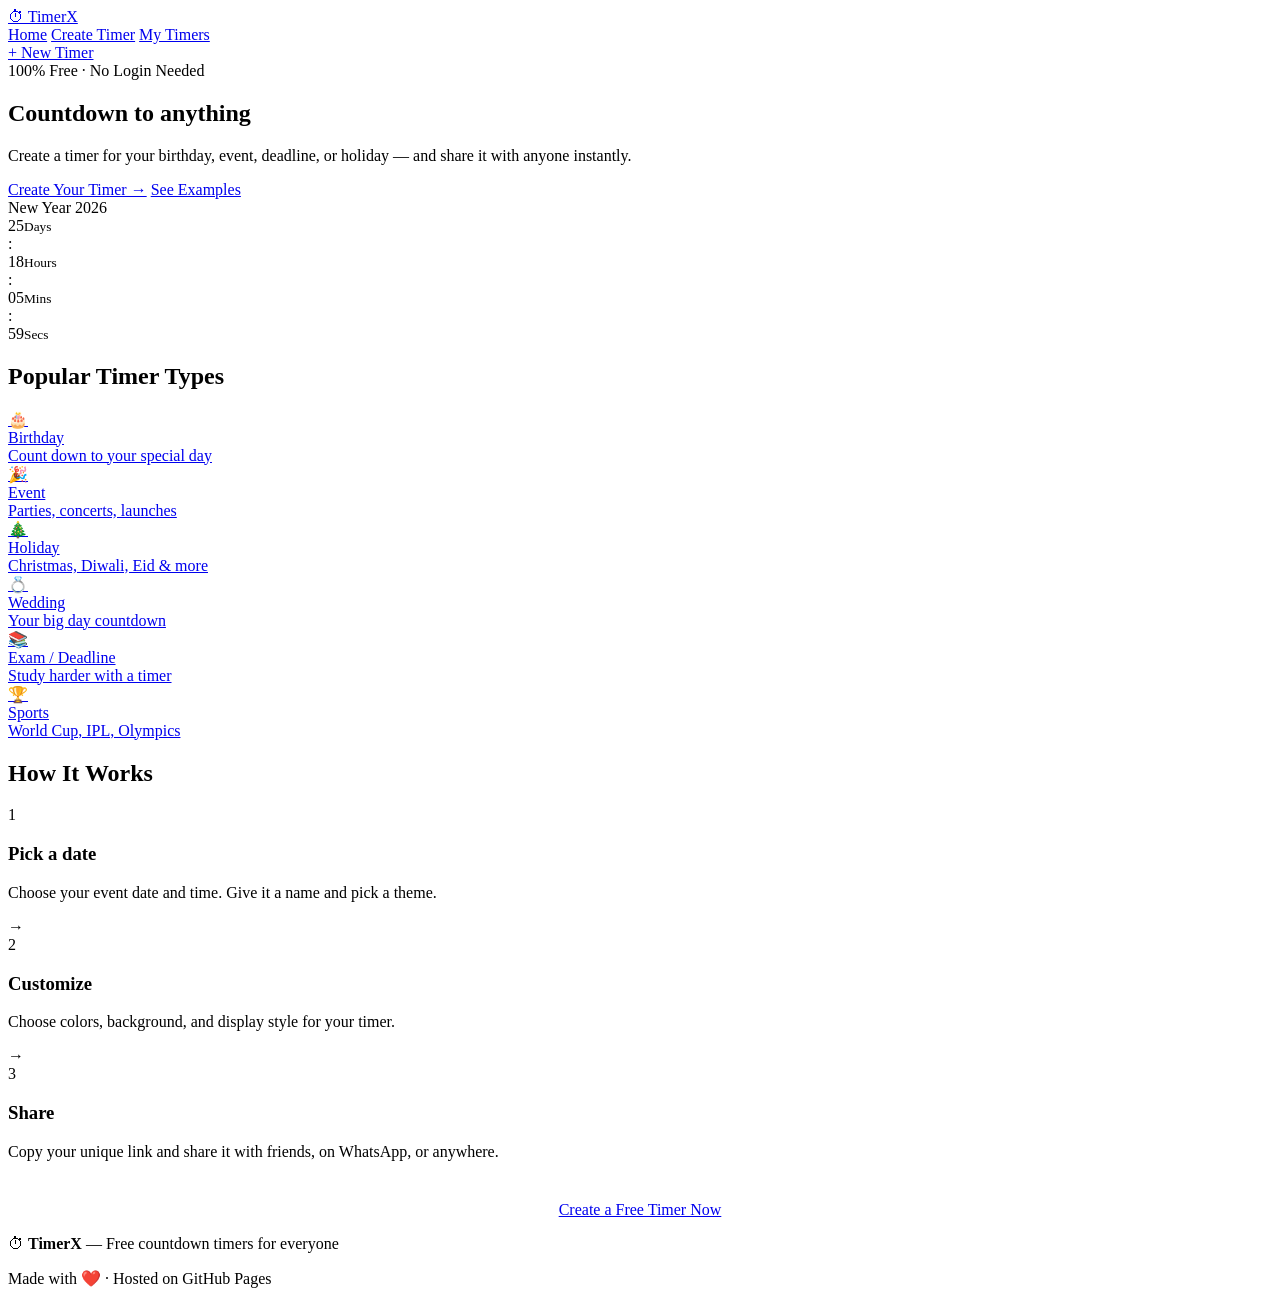
==== index.html @ 96cb7896 "Add files via upload" ====
<!DOCTYPE html>
<html lang="en">
<head>
  <meta charset="UTF-8" />
  <meta name="viewport" content="width=device-width, initial-scale=1.0"/>
  <title>TimerX — Live Countdown Timers</title>
  <meta name="description" content="Create and share beautiful countdown timers for any event. Free, instant, no login required." />
  <link rel="stylesheet" href="css/style.css" />
  <link rel="preconnect" href="https://fonts.googleapis.com" />
  <link href="https://fonts.googleapis.com/css2?family=Space+Grotesk:wght@400;500;600;700&family=JetBrains+Mono:wght@400;700&display=swap" rel="stylesheet" />
</head>
<body>

  <!-- NAV -->
  <nav class="navbar">
    <div class="nav-inner">
      <a href="index.html" class="logo">⏱ TimerX</a>
      <div class="nav-links">
        <a href="index.html" class="nav-link active">Home</a>
        <a href="create.html" class="nav-link">Create Timer</a>
        <a href="my-timers.html" class="nav-link">My Timers</a>
      </div>
      <a href="create.html" class="btn-primary">+ New Timer</a>
    </div>
  </nav>

  <!-- HERO -->
  <section class="hero">
    <div class="hero-content">
      <span class="hero-badge">100% Free · No Login Needed</span>
      <h1>Countdown to <span class="highlight">anything</span></h1>
      <p class="hero-sub">Create a timer for your birthday, event, deadline, or holiday — and share it with anyone instantly.</p>
      <div class="hero-actions">
        <a href="create.html" class="btn-primary btn-lg">Create Your Timer →</a>
        <a href="#examples" class="btn-ghost btn-lg">See Examples</a>
      </div>
    </div>
    <div class="hero-demo">
      <div class="demo-timer" id="heroTimer">
        <div class="demo-label">New Year 2026</div>
        <div class="demo-digits">
          <div class="digit-block"><span id="hd">00</span><small>Days</small></div>
          <div class="sep">:</div>
          <div class="digit-block"><span id="hh">00</span><small>Hours</small></div>
          <div class="sep">:</div>
          <div class="digit-block"><span id="hm">00</span><small>Mins</small></div>
          <div class="sep">:</div>
          <div class="digit-block"><span id="hs">00</span><small>Secs</small></div>
        </div>
      </div>
    </div>
  </section>

  <!-- CATEGORIES -->
  <section class="categories" id="examples">
    <div class="container">
      <h2 class="section-title">Popular Timer Types</h2>
      <div class="category-grid">
        <a href="create.html?type=birthday" class="category-card">
          <div class="cat-icon">🎂</div>
          <div class="cat-name">Birthday</div>
          <div class="cat-desc">Count down to your special day</div>
        </a>
        <a href="create.html?type=event" class="category-card">
          <div class="cat-icon">🎉</div>
          <div class="cat-name">Event</div>
          <div class="cat-desc">Parties, concerts, launches</div>
        </a>
        <a href="create.html?type=holiday" class="category-card">
          <div class="cat-icon">🎄</div>
          <div class="cat-name">Holiday</div>
          <div class="cat-desc">Christmas, Diwali, Eid & more</div>
        </a>
        <a href="create.html?type=wedding" class="category-card">
          <div class="cat-icon">💍</div>
          <div class="cat-name">Wedding</div>
          <div class="cat-desc">Your big day countdown</div>
        </a>
        <a href="create.html?type=exam" class="category-card">
          <div class="cat-icon">📚</div>
          <div class="cat-name">Exam / Deadline</div>
          <div class="cat-desc">Study harder with a timer</div>
        </a>
        <a href="create.html?type=sports" class="category-card">
          <div class="cat-icon">🏆</div>
          <div class="cat-name">Sports</div>
          <div class="cat-desc">World Cup, IPL, Olympics</div>
        </a>
      </div>
    </div>
  </section>

  <!-- HOW IT WORKS -->
  <section class="how-it-works">
    <div class="container">
      <h2 class="section-title">How It Works</h2>
      <div class="steps-grid">
        <div class="step">
          <div class="step-num">1</div>
          <h3>Pick a date</h3>
          <p>Choose your event date and time. Give it a name and pick a theme.</p>
        </div>
        <div class="step-arrow">→</div>
        <div class="step">
          <div class="step-num">2</div>
          <h3>Customize</h3>
          <p>Choose colors, background, and display style for your timer.</p>
        </div>
        <div class="step-arrow">→</div>
        <div class="step">
          <div class="step-num">3</div>
          <h3>Share</h3>
          <p>Copy your unique link and share it with friends, on WhatsApp, or anywhere.</p>
        </div>
      </div>
      <div style="text-align:center; margin-top: 2.5rem;">
        <a href="create.html" class="btn-primary btn-lg">Create a Free Timer Now</a>
      </div>
    </div>
  </section>

  <!-- FOOTER -->
  <footer class="footer">
    <div class="container">
      <p>⏱ <strong>TimerX</strong> — Free countdown timers for everyone</p>
      <p class="footer-sub">Made with ❤️ · Hosted on GitHub Pages</p>
    </div>
  </footer>

  <script>
    function updateHeroTimer() {
      const now = new Date();
      const target = new Date(now.getFullYear() + 1, 0, 1);
      let diff = Math.floor((target - now) / 1000);
      if (diff < 0) diff = 0;
      const d = Math.floor(diff / 86400);
      const h = Math.floor((diff % 86400) / 3600);
      const m = Math.floor((diff % 3600) / 60);
      const s = diff % 60;
      document.getElementById('hd').textContent = String(d).padStart(2,'0');
      document.getElementById('hh').textContent = String(h).padStart(2,'0');
      document.getElementById('hm').textContent = String(m).padStart(2,'0');
      document.getElementById('hs').textContent = String(s).padStart(2,'0');
    }
    updateHeroTimer();
    setInterval(updateHeroTimer, 1000);
  </script>
</body>
</html>
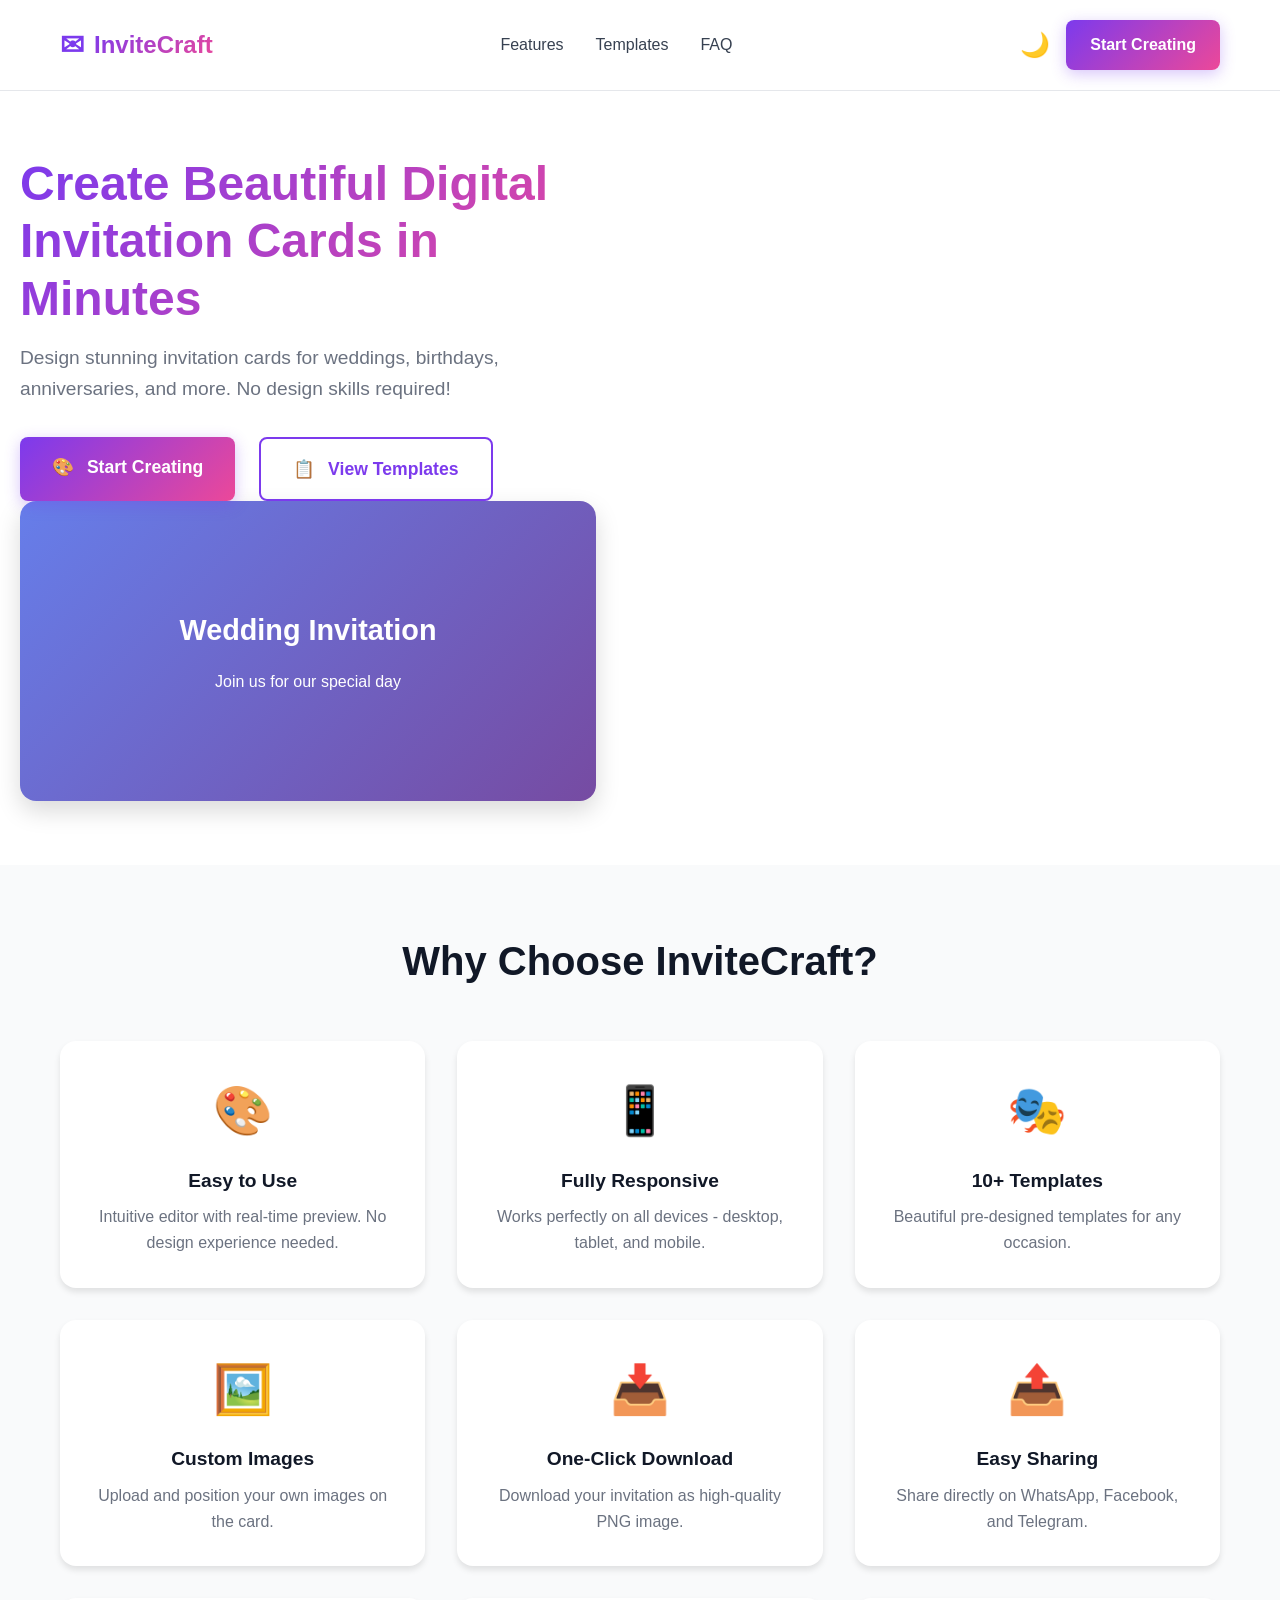
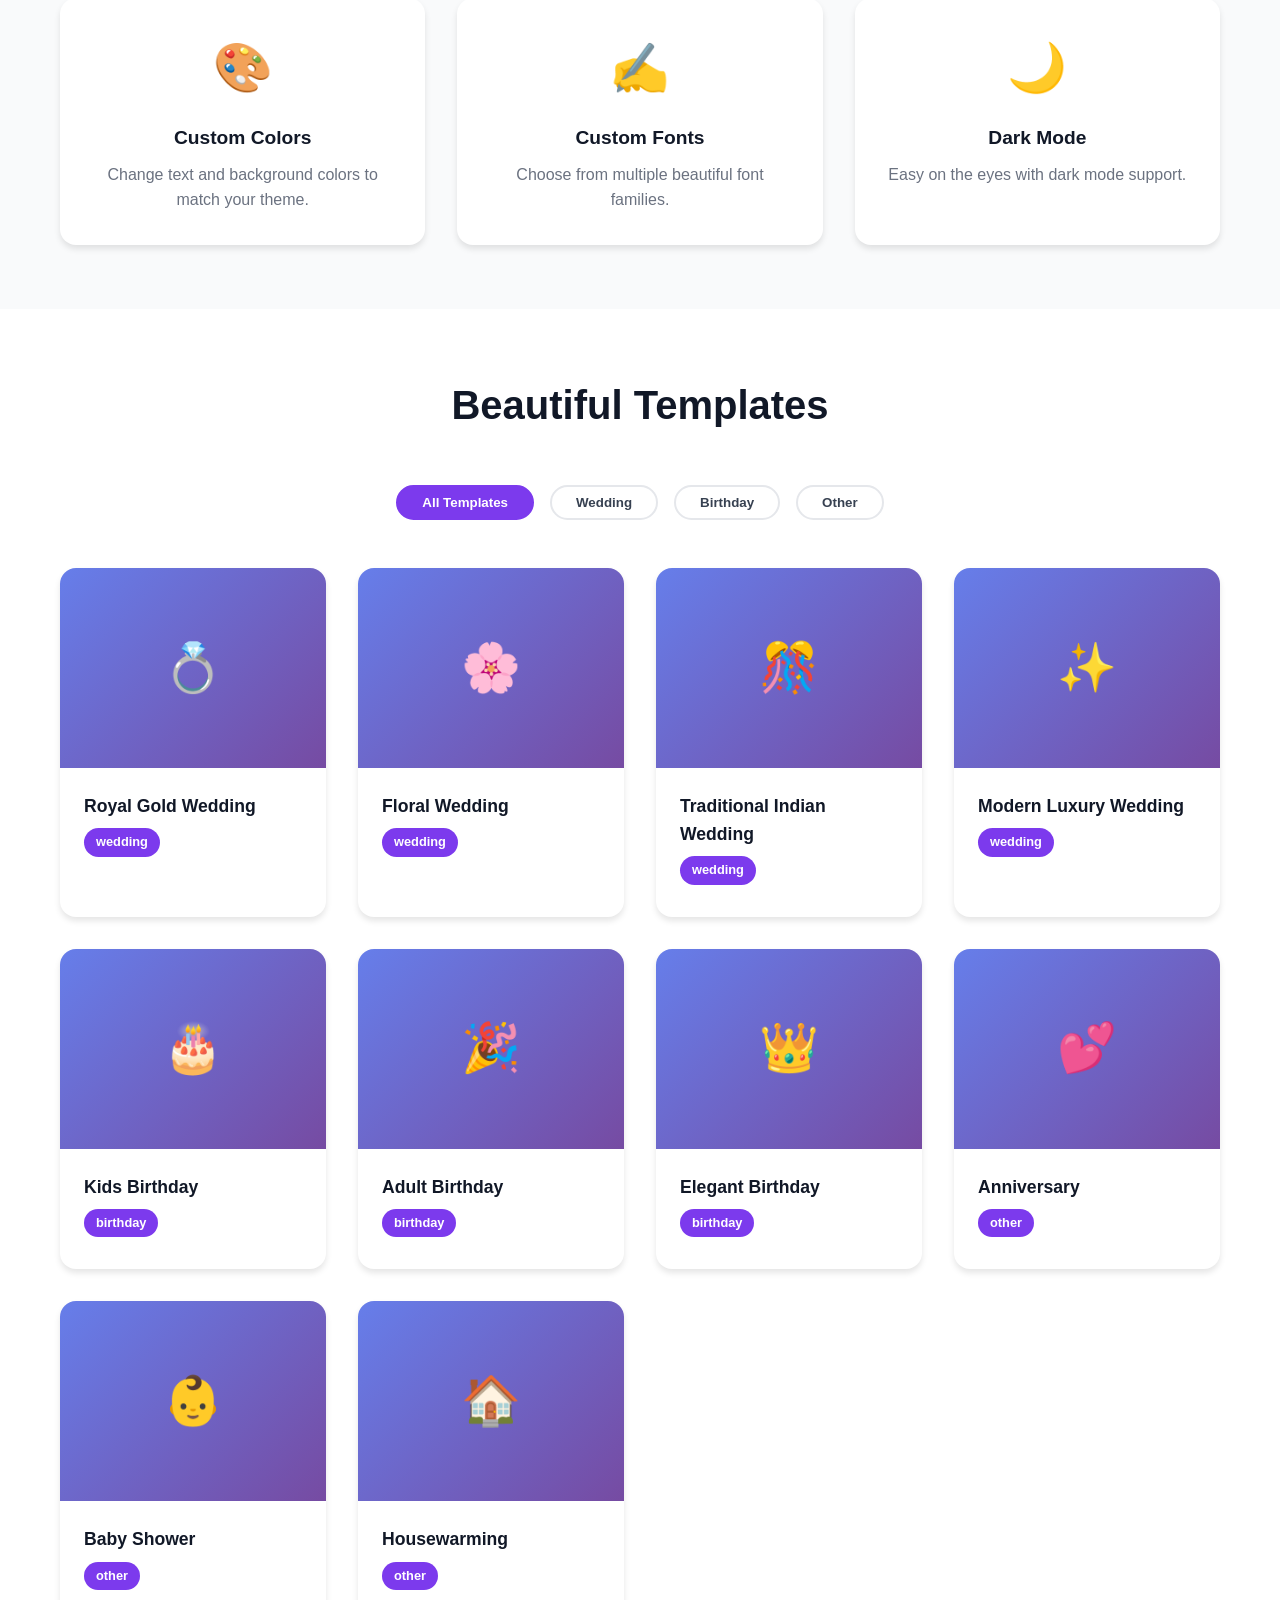
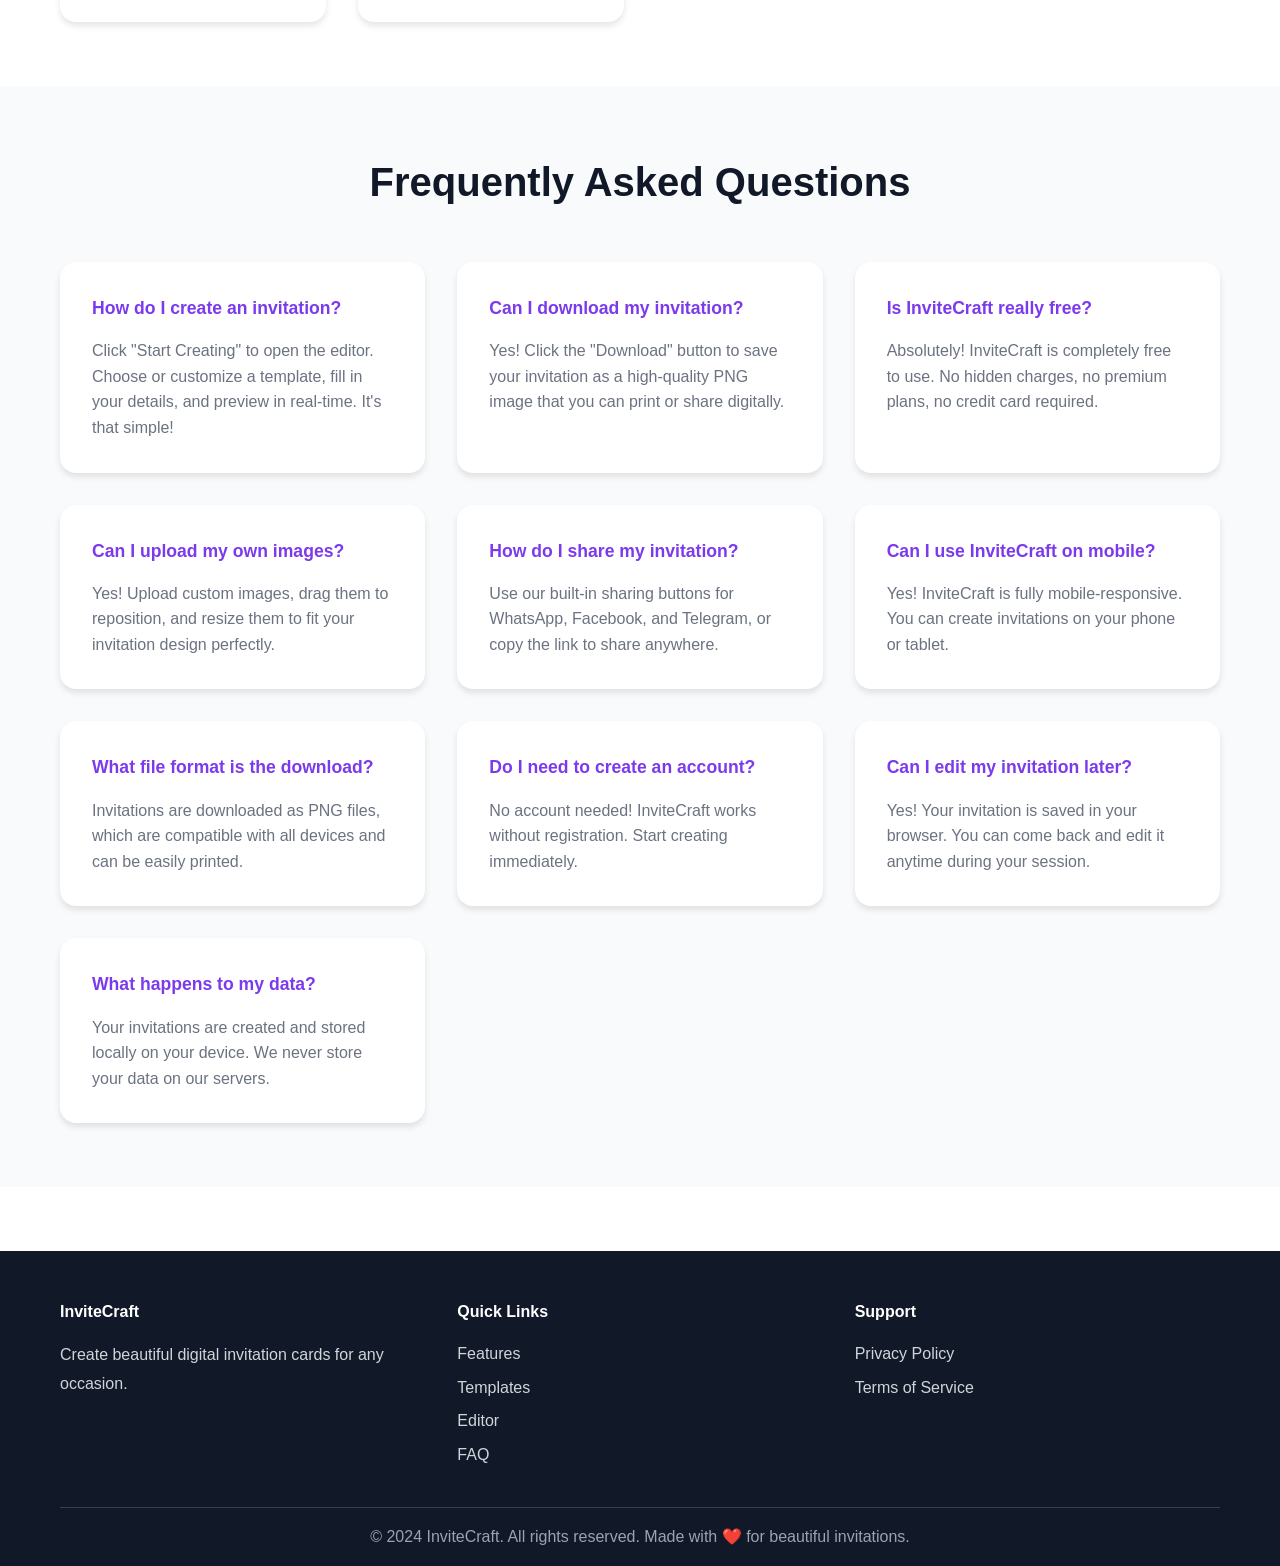
==== commit 8f489d5f: "Update index.html with complete homepage structure" ====
--- a/index.html
+++ b/index.html
@@ -1,149 +1,247 @@
 <!DOCTYPE html>
 <html lang="en">
 <head>
-  <meta charset="UTF-8" />
-  <meta name="viewport" content="width=device-width, initial-scale=1.0"/>
-  <title>TimerX — Live Countdown Timers</title>
-  <meta name="description" content="Create and share beautiful countdown timers for any event. Free, instant, no login required." />
-  <link rel="stylesheet" href="css/style.css" />
-  <link rel="preconnect" href="https://fonts.googleapis.com" />
-  <link href="https://fonts.googleapis.com/css2?family=Space+Grotesk:wght@400;500;600;700&family=JetBrains+Mono:wght@400;700&display=swap" rel="stylesheet" />
+    <meta charset="UTF-8">
+    <meta name="viewport" content="width=device-width, initial-scale=1.0">
+    <meta name="description" content="Create beautiful digital invitation cards in minutes. Premium invitation maker for weddings, birthdays, anniversaries, and more. Easy-to-use, fully responsive, and completely free.">
+    <meta name="keywords" content="invitation card maker, wedding invitation maker, birthday invitation creator, digital invitation card, online invitation maker, invitation designer">
+    <meta name="author" content="InviteCraft">
+    <meta name="theme-color" content="#7C3AED">
+    
+    <!-- Open Graph Tags -->
+    <meta property="og:type" content="website">
+    <meta property="og:title" content="InviteCraft - Create Beautiful Digital Invitation Cards">
+    <meta property="og:description" content="Design stunning invitation cards for any occasion. Wedding, birthday, anniversary - make it memorable with InviteCraft.">
+    
+    <!-- Twitter Card Tags -->
+    <meta name="twitter:card" content="summary_large_image">
+    <meta name="twitter:title" content="InviteCraft - Digital Invitation Card Maker">
+    <meta name="twitter:description" content="Create beautiful invitation cards for weddings, birthdays, and more. Easy, fast, and completely free.">
+    
+    <!-- Structured Data -->
+    <script type="application/ld+json">
+    {
+      "@context": "https://schema.org",
+      "@type": "WebApplication",
+      "name": "InviteCraft",
+      "description": "Create beautiful digital invitation cards in minutes",
+      "applicationCategory": "DesignApplication",
+      "offers": {
+        "@type": "Offer",
+        "price": "0",
+        "priceCurrency": "USD"
+      }
+    }
+    </script>
+    
+    <title>InviteCraft - Create Beautiful Digital Invitation Cards in Minutes</title>
+    <link rel="icon" type="image/svg+xml" href="data:image/svg+xml,<svg xmlns='http://www.w3.org/2000/svg' viewBox='0 0 100 100'><text y='75' font-size='75' fill='%237C3AED'>✉</text></svg>">
+    <link rel="stylesheet" href="style.css">
 </head>
 <body>
-
-  <!-- NAV -->
-  <nav class="navbar">
-    <div class="nav-inner">
-      <a href="index.html" class="logo">⏱ TimerX</a>
-      <div class="nav-links">
-        <a href="index.html" class="nav-link active">Home</a>
-        <a href="create.html" class="nav-link">Create Timer</a>
-        <a href="my-timers.html" class="nav-link">My Timers</a>
-      </div>
-      <a href="create.html" class="btn-primary">+ New Timer</a>
-    </div>
-  </nav>
-
-  <!-- HERO -->
-  <section class="hero">
-    <div class="hero-content">
-      <span class="hero-badge">100% Free · No Login Needed</span>
-      <h1>Countdown to <span class="highlight">anything</span></h1>
-      <p class="hero-sub">Create a timer for your birthday, event, deadline, or holiday — and share it with anyone instantly.</p>
-      <div class="hero-actions">
-        <a href="create.html" class="btn-primary btn-lg">Create Your Timer →</a>
-        <a href="#examples" class="btn-ghost btn-lg">See Examples</a>
-      </div>
-    </div>
-    <div class="hero-demo">
-      <div class="demo-timer" id="heroTimer">
-        <div class="demo-label">New Year 2026</div>
-        <div class="demo-digits">
-          <div class="digit-block"><span id="hd">00</span><small>Days</small></div>
-          <div class="sep">:</div>
-          <div class="digit-block"><span id="hh">00</span><small>Hours</small></div>
-          <div class="sep">:</div>
-          <div class="digit-block"><span id="hm">00</span><small>Mins</small></div>
-          <div class="sep">:</div>
-          <div class="digit-block"><span id="hs">00</span><small>Secs</small></div>
-        </div>
-      </div>
-    </div>
-  </section>
-
-  <!-- CATEGORIES -->
-  <section class="categories" id="examples">
-    <div class="container">
-      <h2 class="section-title">Popular Timer Types</h2>
-      <div class="category-grid">
-        <a href="create.html?type=birthday" class="category-card">
-          <div class="cat-icon">🎂</div>
-          <div class="cat-name">Birthday</div>
-          <div class="cat-desc">Count down to your special day</div>
-        </a>
-        <a href="create.html?type=event" class="category-card">
-          <div class="cat-icon">🎉</div>
-          <div class="cat-name">Event</div>
-          <div class="cat-desc">Parties, concerts, launches</div>
-        </a>
-        <a href="create.html?type=holiday" class="category-card">
-          <div class="cat-icon">🎄</div>
-          <div class="cat-name">Holiday</div>
-          <div class="cat-desc">Christmas, Diwali, Eid & more</div>
-        </a>
-        <a href="create.html?type=wedding" class="category-card">
-          <div class="cat-icon">💍</div>
-          <div class="cat-name">Wedding</div>
-          <div class="cat-desc">Your big day countdown</div>
-        </a>
-        <a href="create.html?type=exam" class="category-card">
-          <div class="cat-icon">📚</div>
-          <div class="cat-name">Exam / Deadline</div>
-          <div class="cat-desc">Study harder with a timer</div>
-        </a>
-        <a href="create.html?type=sports" class="category-card">
-          <div class="cat-icon">🏆</div>
-          <div class="cat-name">Sports</div>
-          <div class="cat-desc">World Cup, IPL, Olympics</div>
-        </a>
-      </div>
-    </div>
-  </section>
-
-  <!-- HOW IT WORKS -->
-  <section class="how-it-works">
-    <div class="container">
-      <h2 class="section-title">How It Works</h2>
-      <div class="steps-grid">
-        <div class="step">
-          <div class="step-num">1</div>
-          <h3>Pick a date</h3>
-          <p>Choose your event date and time. Give it a name and pick a theme.</p>
-        </div>
-        <div class="step-arrow">→</div>
-        <div class="step">
-          <div class="step-num">2</div>
-          <h3>Customize</h3>
-          <p>Choose colors, background, and display style for your timer.</p>
-        </div>
-        <div class="step-arrow">→</div>
-        <div class="step">
-          <div class="step-num">3</div>
-          <h3>Share</h3>
-          <p>Copy your unique link and share it with friends, on WhatsApp, or anywhere.</p>
-        </div>
-      </div>
-      <div style="text-align:center; margin-top: 2.5rem;">
-        <a href="create.html" class="btn-primary btn-lg">Create a Free Timer Now</a>
-      </div>
-    </div>
-  </section>
-
-  <!-- FOOTER -->
-  <footer class="footer">
-    <div class="container">
-      <p>⏱ <strong>TimerX</strong> — Free countdown timers for everyone</p>
-      <p class="footer-sub">Made with ❤️ · Hosted on GitHub Pages</p>
-    </div>
-  </footer>
-
-  <script>
-    function updateHeroTimer() {
-      const now = new Date();
-      const target = new Date(now.getFullYear() + 1, 0, 1);
-      let diff = Math.floor((target - now) / 1000);
-      if (diff < 0) diff = 0;
-      const d = Math.floor(diff / 86400);
-      const h = Math.floor((diff % 86400) / 3600);
-      const m = Math.floor((diff % 3600) / 60);
-      const s = diff % 60;
-      document.getElementById('hd').textContent = String(d).padStart(2,'0');
-      document.getElementById('hh').textContent = String(h).padStart(2,'0');
-      document.getElementById('hm').textContent = String(m).padStart(2,'0');
-      document.getElementById('hs').textContent = String(s).padStart(2,'0');
-    }
-    updateHeroTimer();
-    setInterval(updateHeroTimer, 1000);
-  </script>
+    <!-- Navigation -->
+    <nav class="navbar">
+        <div class="container">
+            <div class="navbar-content">
+                <div class="logo">
+                    <span class="logo-icon">✉</span>
+                    <span class="logo-text">InviteCraft</span>
+                </div>
+                <div class="nav-links">
+                    <a href="#features">Features</a>
+                    <a href="#templates">Templates</a>
+                    <a href="#faq">FAQ</a>
+                </div>
+                <div class="nav-actions">
+                    <button id="darkModeToggle" class="dark-mode-btn" title="Toggle Dark Mode">🌙</button>
+                    <a href="editor.html" class="btn btn-primary">Start Creating</a>
+                </div>
+            </div>
+        </div>
+    </nav>
+
+    <!-- Hero Section -->
+    <section class="hero">
+        <div class="container">
+            <div class="hero-content">
+                <h1 class="hero-title">Create Beautiful Digital Invitation Cards in Minutes</h1>
+                <p class="hero-subtitle">Design stunning invitation cards for weddings, birthdays, anniversaries, and more. No design skills required!</p>
+                <div class="hero-buttons">
+                    <a href="editor.html" class="btn btn-primary btn-large">
+                        <span class="btn-icon">🎨</span>
+                        Start Creating
+                    </a>
+                    <a href="#templates" class="btn btn-outline btn-large">
+                        <span class="btn-icon">📋</span>
+                        View Templates
+                    </a>
+                </div>
+            </div>
+            <div class="hero-image">
+                <div class="floating-card">
+                    <div class="card-demo">
+                        <div class="card-demo-content">
+                            <h3>Wedding Invitation</h3>
+                            <p>Join us for our special day</p>
+                        </div>
+                    </div>
+                </div>
+            </div>
+        </div>
+    </section>
+
+    <!-- Features Section -->
+    <section id="features" class="features">
+        <div class="container">
+            <h2 class="section-title">Why Choose InviteCraft?</h2>
+            <div class="features-grid">
+                <div class="feature-card">
+                    <div class="feature-icon">🎨</div>
+                    <h3>Easy to Use</h3>
+                    <p>Intuitive editor with real-time preview. No design experience needed.</p>
+                </div>
+                <div class="feature-card">
+                    <div class="feature-icon">📱</div>
+                    <h3>Fully Responsive</h3>
+                    <p>Works perfectly on all devices - desktop, tablet, and mobile.</p>
+                </div>
+                <div class="feature-card">
+                    <div class="feature-icon">🎭</div>
+                    <h3>10+ Templates</h3>
+                    <p>Beautiful pre-designed templates for any occasion.</p>
+                </div>
+                <div class="feature-card">
+                    <div class="feature-icon">🖼️</div>
+                    <h3>Custom Images</h3>
+                    <p>Upload and position your own images on the card.</p>
+                </div>
+                <div class="feature-card">
+                    <div class="feature-icon">📥</div>
+                    <h3>One-Click Download</h3>
+                    <p>Download your invitation as high-quality PNG image.</p>
+                </div>
+                <div class="feature-card">
+                    <div class="feature-icon">📤</div>
+                    <h3>Easy Sharing</h3>
+                    <p>Share directly on WhatsApp, Facebook, and Telegram.</p>
+                </div>
+                <div class="feature-card">
+                    <div class="feature-icon">🎨</div>
+                    <h3>Custom Colors</h3>
+                    <p>Change text and background colors to match your theme.</p>
+                </div>
+                <div class="feature-card">
+                    <div class="feature-icon">✍️</div>
+                    <h3>Custom Fonts</h3>
+                    <p>Choose from multiple beautiful font families.</p>
+                </div>
+                <div class="feature-card">
+                    <div class="feature-icon">🌙</div>
+                    <h3>Dark Mode</h3>
+                    <p>Easy on the eyes with dark mode support.</p>
+                </div>
+            </div>
+        </div>
+    </section>
+
+    <!-- Templates Section -->
+    <section id="templates" class="templates">
+        <div class="container">
+            <h2 class="section-title">Beautiful Templates</h2>
+            
+            <div class="template-filters">
+                <button class="filter-btn active" data-filter="all">All Templates</button>
+                <button class="filter-btn" data-filter="wedding">Wedding</button>
+                <button class="filter-btn" data-filter="birthday">Birthday</button>
+                <button class="filter-btn" data-filter="other">Other</button>
+            </div>
+
+            <div class="templates-grid" id="templatesGrid">
+                <!-- Templates will be populated by JavaScript -->
+            </div>
+        </div>
+    </section>
+
+    <!-- FAQ Section -->
+    <section id="faq" class="faq">
+        <div class="container">
+            <h2 class="section-title">Frequently Asked Questions</h2>
+            <div class="faq-grid">
+                <div class="faq-item">
+                    <h3>How do I create an invitation?</h3>
+                    <p>Click "Start Creating" to open the editor. Choose or customize a template, fill in your details, and preview in real-time. It's that simple!</p>
+                </div>
+                <div class="faq-item">
+                    <h3>Can I download my invitation?</h3>
+                    <p>Yes! Click the "Download" button to save your invitation as a high-quality PNG image that you can print or share digitally.</p>
+                </div>
+                <div class="faq-item">
+                    <h3>Is InviteCraft really free?</h3>
+                    <p>Absolutely! InviteCraft is completely free to use. No hidden charges, no premium plans, no credit card required.</p>
+                </div>
+                <div class="faq-item">
+                    <h3>Can I upload my own images?</h3>
+                    <p>Yes! Upload custom images, drag them to reposition, and resize them to fit your invitation design perfectly.</p>
+                </div>
+                <div class="faq-item">
+                    <h3>How do I share my invitation?</h3>
+                    <p>Use our built-in sharing buttons for WhatsApp, Facebook, and Telegram, or copy the link to share anywhere.</p>
+                </div>
+                <div class="faq-item">
+                    <h3>Can I use InviteCraft on mobile?</h3>
+                    <p>Yes! InviteCraft is fully mobile-responsive. You can create invitations on your phone or tablet.</p>
+                </div>
+                <div class="faq-item">
+                    <h3>What file format is the download?</h3>
+                    <p>Invitations are downloaded as PNG files, which are compatible with all devices and can be easily printed.</p>
+                </div>
+                <div class="faq-item">
+                    <h3>Do I need to create an account?</h3>
+                    <p>No account needed! InviteCraft works without registration. Start creating immediately.</p>
+                </div>
+                <div class="faq-item">
+                    <h3>Can I edit my invitation later?</h3>
+                    <p>Yes! Your invitation is saved in your browser. You can come back and edit it anytime during your session.</p>
+                </div>
+                <div class="faq-item">
+                    <h3>What happens to my data?</h3>
+                    <p>Your invitations are created and stored locally on your device. We never store your data on our servers.</p>
+                </div>
+            </div>
+        </div>
+    </section>
+
+    <!-- Footer -->
+    <footer class="footer">
+        <div class="container">
+            <div class="footer-content">
+                <div class="footer-section">
+                    <h4>InviteCraft</h4>
+                    <p>Create beautiful digital invitation cards for any occasion.</p>
+                </div>
+                <div class="footer-section">
+                    <h4>Quick Links</h4>
+                    <ul>
+                        <li><a href="#features">Features</a></li>
+                        <li><a href="#templates">Templates</a></li>
+                        <li><a href="editor.html">Editor</a></li>
+                        <li><a href="#faq">FAQ</a></li>
+                    </ul>
+                </div>
+                <div class="footer-section">
+                    <h4>Support</h4>
+                    <ul>
+                        <li><a href="#">Privacy Policy</a></li>
+                        <li><a href="#">Terms of Service</a></li>
+                    </ul>
+                </div>
+            </div>
+            <div class="footer-bottom">
+                <p>&copy; 2024 InviteCraft. All rights reserved. Made with ❤️ for beautiful invitations.</p>
+            </div>
+        </div>
+    </footer>
+
+    <script src="script.js"></script>
 </body>
-</html>
+</html>
--- a/style.css
+++ b/style.css
@@ -0,0 +1,562 @@
+* {
+    margin: 0;
+    padding: 0;
+    box-sizing: border-box;
+}
+
+:root {
+    --primary: #7C3AED;
+    --primary-dark: #6D28D9;
+    --secondary: #EC4899;
+    --accent: #F59E0B;
+    --success: #10B981;
+    --danger: #EF4444;
+    --light: #F9FAFB;
+    --lighter: #FFFFFF;
+    --dark: #1F2937;
+    --darker: #111827;
+    --text: #374151;
+    --text-light: #6B7280;
+    --border: #E5E7EB;
+    --shadow: 0 4px 6px rgba(0, 0, 0, 0.1);
+    --shadow-lg: 0 10px 25px rgba(0, 0, 0, 0.15);
+}
+
+body {
+    font-family: 'Segoe UI', Tahoma, Geneva, Verdana, sans-serif;
+    background: var(--lighter);
+    color: var(--text);
+    line-height: 1.6;
+    transition: background 0.3s ease, color 0.3s ease;
+}
+
+body.dark-mode {
+    background: var(--darker);
+    color: #E5E7EB;
+}
+
+.container {
+    max-width: 1200px;
+    margin: 0 auto;
+    padding: 0 20px;
+}
+
+/* Navbar */
+.navbar {
+    background: var(--lighter);
+    border-bottom: 1px solid var(--border);
+    position: sticky;
+    top: 0;
+    z-index: 1000;
+    transition: all 0.3s ease;
+}
+
+body.dark-mode .navbar {
+    background: var(--dark);
+    border-bottom-color: #374151;
+}
+
+.navbar-content {
+    display: flex;
+    justify-content: space-between;
+    align-items: center;
+    padding: 1.25rem 0;
+}
+
+.logo {
+    display: flex;
+    align-items: center;
+    gap: 10px;
+    font-size: 1.5rem;
+    font-weight: 700;
+    color: var(--primary);
+    text-decoration: none;
+}
+
+.logo-icon {
+    font-size: 1.8rem;
+}
+
+.logo-text {
+    background: linear-gradient(135deg, var(--primary), var(--secondary));
+    -webkit-background-clip: text;
+    -webkit-text-fill-color: transparent;
+    background-clip: text;
+}
+
+.nav-links {
+    display: flex;
+    gap: 2rem;
+}
+
+.nav-links a {
+    text-decoration: none;
+    color: var(--text);
+    font-weight: 500;
+    transition: color 0.3s ease;
+}
+
+body.dark-mode .nav-links a {
+    color: #E5E7EB;
+}
+
+.nav-links a:hover {
+    color: var(--primary);
+}
+
+.nav-actions {
+    display: flex;
+    align-items: center;
+    gap: 1rem;
+}
+
+.dark-mode-btn {
+    background: none;
+    border: none;
+    font-size: 1.5rem;
+    cursor: pointer;
+    transition: transform 0.3s ease;
+}
+
+.dark-mode-btn:hover {
+    transform: rotate(20deg);
+}
+
+/* Buttons */
+.btn {
+    display: inline-block;
+    padding: 0.75rem 1.5rem;
+    border-radius: 0.5rem;
+    text-decoration: none;
+    font-weight: 600;
+    transition: all 0.3s ease;
+    border: none;
+    cursor: pointer;
+    text-align: center;
+}
+
+.btn-primary {
+    background: linear-gradient(135deg, var(--primary), var(--secondary));
+    color: white;
+    box-shadow: 0 4px 15px rgba(124, 58, 237, 0.3);
+}
+
+.btn-primary:hover {
+    transform: translateY(-2px);
+    box-shadow: 0 6px 20px rgba(124, 58, 237, 0.4);
+}
+
+.btn-outline {
+    background: transparent;
+    color: var(--primary);
+    border: 2px solid var(--primary);
+}
+
+body.dark-mode .btn-outline {
+    color: #A78BFA;
+}
+
+.btn-outline:hover {
+    background: var(--primary);
+    color: white;
+}
+
+.btn-large {
+    padding: 1rem 2rem;
+    font-size: 1.1rem;
+}
+
+.btn-icon {
+    margin-right: 0.5rem;
+}
+
+/* Hero Section */
+.hero {
+    padding: 4rem 0;
+    display: grid;
+    grid-template-columns: 1fr 1fr;
+    gap: 3rem;
+    align-items: center;
+}
+
+.hero-content h1 {
+    font-size: 3rem;
+    line-height: 1.2;
+    margin-bottom: 1rem;
+    color: var(--darker);
+}
+
+body.dark-mode .hero-content h1 {
+    color: var(--lighter);
+}
+
+.hero-title {
+    background: linear-gradient(135deg, var(--primary), var(--secondary));
+    -webkit-background-clip: text;
+    -webkit-text-fill-color: transparent;
+    background-clip: text;
+}
+
+.hero-subtitle {
+    font-size: 1.2rem;
+    color: var(--text-light);
+    margin-bottom: 2rem;
+}
+
+body.dark-mode .hero-subtitle {
+    color: #D1D5DB;
+}
+
+.hero-buttons {
+    display: flex;
+    gap: 1.5rem;
+    flex-wrap: wrap;
+}
+
+.floating-card {
+    animation: float 6s ease-in-out infinite;
+}
+
+@keyframes float {
+    0%, 100% { transform: translateY(0px); }
+    50% { transform: translateY(-20px); }
+}
+
+.card-demo {
+    background: linear-gradient(135deg, #667EEA 0%, #764BA2 100%);
+    border-radius: 1rem;
+    padding: 2rem;
+    color: white;
+    box-shadow: var(--shadow-lg);
+    min-height: 300px;
+    display: flex;
+    align-items: center;
+    justify-content: center;
+}
+
+.card-demo-content {
+    text-align: center;
+}
+
+.card-demo-content h3 {
+    font-size: 1.8rem;
+    margin-bottom: 1rem;
+}
+
+/* Features Section */
+.features {
+    padding: 4rem 0;
+    background: var(--light);
+}
+
+body.dark-mode .features {
+    background: var(--dark);
+}
+
+.section-title {
+    text-align: center;
+    font-size: 2.5rem;
+    margin-bottom: 3rem;
+    color: var(--darker);
+}
+
+body.dark-mode .section-title {
+    color: var(--lighter);
+}
+
+.features-grid {
+    display: grid;
+    grid-template-columns: repeat(auto-fit, minmax(300px, 1fr));
+    gap: 2rem;
+}
+
+.feature-card {
+    background: var(--lighter);
+    padding: 2rem;
+    border-radius: 1rem;
+    text-align: center;
+    box-shadow: var(--shadow);
+    transition: all 0.3s ease;
+}
+
+body.dark-mode .feature-card {
+    background: #1F2937;
+}
+
+.feature-card:hover {
+    transform: translateY(-10px);
+    box-shadow: var(--shadow-lg);
+}
+
+.feature-icon {
+    font-size: 3rem;
+    margin-bottom: 1rem;
+}
+
+.feature-card h3 {
+    font-size: 1.2rem;
+    margin-bottom: 0.5rem;
+    color: var(--darker);
+}
+
+body.dark-mode .feature-card h3 {
+    color: var(--lighter);
+}
+
+.feature-card p {
+    color: var(--text-light);
+}
+
+body.dark-mode .feature-card p {
+    color: #D1D5DB;
+}
+
+/* Templates Section */
+.templates {
+    padding: 4rem 0;
+}
+
+.template-filters {
+    display: flex;
+    justify-content: center;
+    gap: 1rem;
+    margin-bottom: 3rem;
+    flex-wrap: wrap;
+}
+
+.filter-btn {
+    padding: 0.5rem 1.5rem;
+    border: 2px solid var(--border);
+    background: transparent;
+    border-radius: 2rem;
+    cursor: pointer;
+    transition: all 0.3s ease;
+    color: var(--text);
+    font-weight: 600;
+}
+
+body.dark-mode .filter-btn {
+    border-color: #374151;
+    color: #E5E7EB;
+}
+
+.filter-btn.active {
+    background: var(--primary);
+    border-color: var(--primary);
+    color: white;
+}
+
+.templates-grid {
+    display: grid;
+    grid-template-columns: repeat(auto-fill, minmax(250px, 1fr));
+    gap: 2rem;
+}
+
+.template-card {
+    background: var(--lighter);
+    border-radius: 1rem;
+    overflow: hidden;
+    box-shadow: var(--shadow);
+    transition: all 0.3s ease;
+    cursor: pointer;
+}
+
+body.dark-mode .template-card {
+    background: #1F2937;
+}
+
+.template-card:hover {
+    transform: translateY(-10px);
+    box-shadow: var(--shadow-lg);
+}
+
+.template-preview {
+    width: 100%;
+    height: 200px;
+    background: linear-gradient(135deg, #667EEA 0%, #764BA2 100%);
+    display: flex;
+    align-items: center;
+    justify-content: center;
+    color: white;
+    font-size: 3rem;
+}
+
+.template-info {
+    padding: 1.5rem;
+}
+
+.template-info h3 {
+    font-size: 1.1rem;
+    margin-bottom: 0.5rem;
+    color: var(--darker);
+}
+
+body.dark-mode .template-info h3 {
+    color: var(--lighter);
+}
+
+.template-category {
+    display: inline-block;
+    background: var(--primary);
+    color: white;
+    padding: 0.25rem 0.75rem;
+    border-radius: 2rem;
+    font-size: 0.8rem;
+    font-weight: 600;
+    margin-bottom: 0.5rem;
+}
+
+/* FAQ Section */
+.faq {
+    padding: 4rem 0;
+    background: var(--light);
+}
+
+body.dark-mode .faq {
+    background: var(--dark);
+}
+
+.faq-grid {
+    display: grid;
+    grid-template-columns: repeat(auto-fit, minmax(350px, 1fr));
+    gap: 2rem;
+}
+
+.faq-item {
+    background: var(--lighter);
+    padding: 2rem;
+    border-radius: 1rem;
+    box-shadow: var(--shadow);
+}
+
+body.dark-mode .faq-item {
+    background: #1F2937;
+}
+
+.faq-item h3 {
+    color: var(--primary);
+    margin-bottom: 1rem;
+    font-size: 1.1rem;
+}
+
+.faq-item p {
+    color: var(--text-light);
+}
+
+body.dark-mode .faq-item p {
+    color: #D1D5DB;
+}
+
+/* Footer */
+.footer {
+    background: var(--darker);
+    color: #E5E7EB;
+    padding: 3rem 0 1rem;
+    margin-top: 4rem;
+}
+
+.footer-content {
+    display: grid;
+    grid-template-columns: repeat(auto-fit, minmax(250px, 1fr));
+    gap: 2rem;
+    margin-bottom: 2rem;
+}
+
+.footer-section h4 {
+    margin-bottom: 1rem;
+    color: white;
+}
+
+.footer-section p {
+    color: #D1D5DB;
+    line-height: 1.8;
+}
+
+.footer-section ul {
+    list-style: none;
+}
+
+.footer-section ul li {
+    margin-bottom: 0.5rem;
+}
+
+.footer-section a {
+    color: #D1D5DB;
+    text-decoration: none;
+    transition: color 0.3s ease;
+}
+
+.footer-section a:hover {
+    color: var(--primary);
+}
+
+.footer-bottom {
+    border-top: 1px solid #374151;
+    padding-top: 1rem;
+    text-align: center;
+    color: #9CA3AF;
+}
+
+/* Responsive */
+@media (max-width: 768px) {
+    .hero {
+        grid-template-columns: 1fr;
+        padding: 2rem 0;
+    }
+
+    .hero-content h1 {
+        font-size: 2rem;
+    }
+
+    .nav-links {
+        display: none;
+    }
+
+    .hero-buttons {
+        flex-direction: column;
+    }
+
+    .btn-large {
+        width: 100%;
+    }
+
+    .section-title {
+        font-size: 2rem;
+    }
+
+    .faq-grid {
+        grid-template-columns: 1fr;
+    }
+
+    .template-filters {
+        gap: 0.5rem;
+    }
+
+    .filter-btn {
+        padding: 0.4rem 1rem;
+        font-size: 0.9rem;
+    }
+}
+
+@media (max-width: 480px) {
+    .hero-content h1 {
+        font-size: 1.5rem;
+    }
+
+    .hero-subtitle {
+        font-size: 1rem;
+    }
+
+    .section-title {
+        font-size: 1.5rem;
+        margin-bottom: 2rem;
+    }
+
+    .features-grid {
+        grid-template-columns: 1fr;
+    }
+
+    .templates-grid {
+        grid-template-columns: 1fr;
+    }
+}
